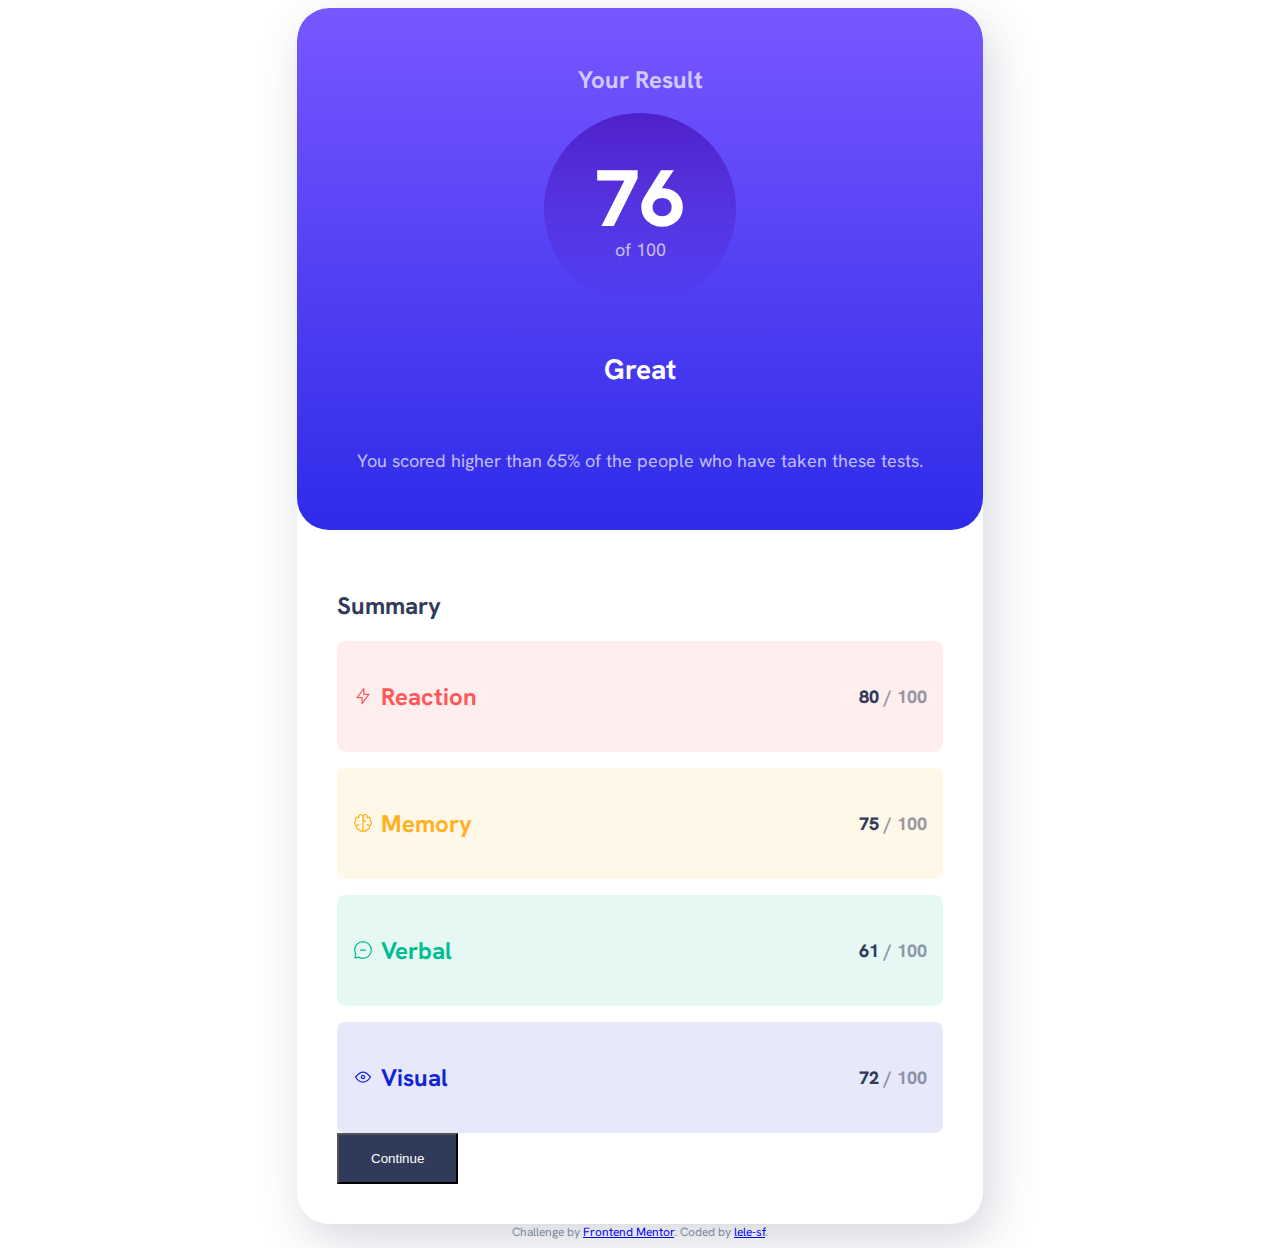
==== results-summary/index.html @ 82321b6e "new file" ====
<!DOCTYPE html>
<html lang="en">
<head>
  <meta charset="UTF-8">
  <meta http-equiv="X-UA-Compatible" content="IE=edge">
  <meta name="viewport" content="width=device-width, initial-scale=1.0">
  <title>FEM Results Summary</title>
  <!-- Include Bootstrap CSS -->
  <link href="https://cdn.jsdelivr.net/npm/bootstrap@5.3.0/dist/css/bootstrap.min.css" rel="stylesheet" integrity="sha384-9ndCyUaIbzAi2FUVXJi0CjmCapSmO7SnpJef0486qhLnuZ2cdeRhO02iuK6FUUVM" crossorigin="anonymous">
  <link rel="stylesheet" href="style.css">
</head>
<body> 
  <main>
    <div class="result-summary container d-grid">
      <div class="results row" data-spacing="large">
        <h1 class="section-title">Your Result</h1>
        <p class="result-score"><span>76</span> of 100</p>
        <div class="grid-flow">
          <p class="result-rank">Great</p>
          <p>You scored higher than 65% of the people who have taken these tests.</p>
        </div>
      </div>
      <div class="summary row" data-spacing="large">
        <h2 class="section-title">Summary</h2>
        <div class="grid-flow">
          <div class="summary-item" data-item-type="accent-1">
            <div class="flex-group">
              <svg class="summary-icon" xmlns="http://www.w3.org/2000/svg" width="20" height="20" fill="none" viewBox="0 0 20 20"><path stroke="#F55" stroke-linecap="round" stroke-linejoin="round" stroke-width="1.25" d="M10.833 8.333V2.5l-6.666 9.167h5V17.5l6.666-9.167h-5Z"/></svg>
              <h3 class="summary-item-title">Reaction</h3>
            </div>
            <p class="summary-score"><span>80</span> / 100</p>
          </div>
          <div class="summary-item" data-item-type="accent-2">
            <div class="flex-group">
              <svg class="summary-icon" xmlns="http://www.w3.org/2000/svg" width="20" height="20" fill="none" viewBox="0 0 20 20"><path stroke="#FFB21E" stroke-linecap="round" stroke-linejoin="round" stroke-width="1.25" d="M5.833 11.667a2.5 2.5 0 1 0 .834 4.858"/><path stroke="#FFB21E" stroke-linecap="round" stroke-linejoin="round" stroke-width="1.25" d="M3.553 13.004a3.333 3.333 0 0 1-.728-5.53m.025-.067a2.083 2.083 0 0 1 2.983-2.824m.199.054A2.083 2.083 0 1 1 10 3.75v12.917a1.667 1.667 0 0 1-3.333 0M10 5.833a2.5 2.5 0 0 0 2.5 2.5m1.667 3.334a2.5 2.5 0 1 1-.834 4.858"/><path stroke="#FFB21E" stroke-linecap="round" stroke-linejoin="round" stroke-width="1.25" d="M16.447 13.004a3.334 3.334 0 0 0 .728-5.53m-.025-.067a2.083 2.083 0 0 0-2.983-2.824M10 3.75a2.085 2.085 0 0 1 2.538-2.033 2.084 2.084 0 0 1 1.43 2.92m-.635 12.03a1.667 1.667 0 0 1-3.333 0"/></svg>
              <h3 class="summary-item-title">Memory</h3>
            </div>
            <p class="summary-score"><span>75</span> / 100</p>
          </div>
          <div class="summary-item" data-item-type="accent-3">
            <div class="flex-group">
              <svg class="summary-icon" xmlns="http://www.w3.org/2000/svg" width="20" height="20" fill="none" viewBox="0 0 20 20"><path stroke="#00BB8F" stroke-linecap="round" stroke-linejoin="round" stroke-width="1.25" d="M7.5 10h5M10 18.333A8.333 8.333 0 1 0 1.667 10c0 1.518.406 2.942 1.115 4.167l-.699 3.75 3.75-.699A8.295 8.295 0 0 0 10 18.333Z"/></svg>
              <h3 class="summary-item-title">Verbal</h3>
            </div>
            <p class="summary-score"><span>61</span> / 100</p>
          </div>
        
        <div class="summary-item" data-item-type="accent-4">
          <div class="flex-group">
            <svg class="summary-icon" xmlns="http://www.w3.org/2000/svg" width="20" height="20" fill="none" viewBox="0 0 20 20"><path stroke="#1125D6" stroke-linecap="round" stroke-linejoin="round" stroke-width="1.25" d="M10 11.667a1.667 1.667 0 1 0 0-3.334 1.667 1.667 0 0 0 0 3.334Z"/><path stroke="#1125D6" stroke-linecap="round" stroke-linejoin="round" stroke-width="1.25" d="M17.5 10c-1.574 2.492-4.402 5-7.5 5s-5.926-2.508-7.5-5C4.416 7.632 6.66 5 10 5s5.584 2.632 7.5 5Z"/></svg>
            <h3 class="summary-item-title">Visual</h3>
          </div>
          <p class="summary-score"><span>72</span> / 100</p>
        </div>
      </div>
      <button class="btn button rounded-pill mt-3">Continue</button>
    </div>
  </div>
</main>
<footer class="attribution">
  Challenge by <a href="https://www.frontendmentor.io?ref=challenge" target="_blank">Frontend Mentor</a>. 
  Coded by <a href="https://github.com/lele-sf">lele-sf</a>.
</footer>   
    <!-- Include Bootstrap JS -->
    <script src="https://cdn.jsdelivr.net/npm/bootstrap@5.3.0/dist/js/bootstrap.bundle.min.js" integrity="sha384-geWF76RCwLtnZ8qwWowPQNguL3RmwHVBC9FhGdlKrxdiJJigb/j/68SIy3Te4Bkz" crossorigin="anonymous"></script>
</body>
</html>
---- results-summary/style.css ----
@font-face {
    font-family: 'HankenGrotesk';
    font-display: swap;
    font-weight: 100 900;
    src: url('assets/fonts/HankenGrotesk-VariableFont_wght.ttf') 
         format('truetype');
}
  
:root {
    --clr-primary-hsl-400: 252, 100%, 67%;
    --clr-primary-hsl-500: 256, 72%, 46%;
    --clr-secondary-hsl-400: 241, 81%, 54%;
    --clr-secondary-hsl-500: 241, 72%, 46%;
  
    --clr-neutral-hsl-100: 0, 0%, 100%;
    --clr-neutral-hsl-200: 221, 100%, 96%;
    --clr-neutral-hsl-300: 241, 100%, 89%;
    --clr-neutral-hsl-700: 224, 30%, 27%;
  
    --clr-neutral-100: hsl(var(--clr-neutral-hsl-100));
    --clr-neutral-200: hsl(var(--clr-neutral-hsl-200));
    --clr-neutral-300: hsl(var(--clr-neutral-hsl-300));
    --clr-neutral-700: hsl(var(--clr-neutral-hsl-700));
  
  
    --clr-primary-400: hsl(var(--clr-primary-hsl-400));
    --clr-primary-500: hsla(var(--clr-primary-hsl-500));
    --clr-secondary-400: hsl(var(--clr-secondary-hsl-400));
  
    --gradient-primary: linear-gradient(
        var(--clr-primary-400), 
        var(--clr-secondary-400));
  
    --gradient-to-transparent: linear-gradient(
        var(--clr-primary-500),
        hsl(var(--clr-secondary-hsl-500), 0));
  
    --clr-accent-1: 0, 100%, 67%;
    --clr-accent-2: 39, 100%, 56%;
    --clr-accent-3: 166, 100%, 37%;
    --clr-accent-4: 234, 85%, 45%;
  
    --font-family-default: 'HankenGrotesk', sans-serif;
  
    --fw-regular: 500;
    --fw-bold: 700;
    --fw-black: 800;
  
    --fs-400: 1.125rem;
    --fs-500: 1.25rem;
    --fs-600: 1.5rem;
    --fs-700: 1.75rem;
    --fs-800: 2rem;
    --fs-900: 5rem;
}
  
body { 
    font-family: var(--font-family-default);
    font-size: var(--fs-400);
    color: var(--clr-neutral-700);
}
  
@media (min-width: 600px) {
    body {
      min-height: 100vh;
      display: grid;
      place-items: center;
    }
}
  
.flex-group {
    display: flex;
    align-items: center;
    gap: .5rem;
    flex-wrap: wrap;
}
  
.grid-flow {
    display: grid;
    align-content: start;
    gap: 1rem;
}
  
.section-title {
    font-weight: var(--fw-bold);
    font-size: var(--fs-600);
}
  
.button {
    color: var(--clr-neutral-100); 
    background: var(--clr-neutral-700);
    padding: 1rem 2rem;
    cursor: pointer;
}
  
.button:hover,
.button:focus-visible {
    background: var(--gradient-primary);
}
  
.result-summary {
    --padding: 2.5rem;
    --border-radius: 2rem;
    max-width: 46rem;
}
  
@media (min-width: 600px) {
    .result-summary {
      margin-inline: 1rem;
      grid-template-columns: 1fr 1fr;
      border-radius: var(--border-radius);
      overflow: hidden;
      box-shadow: .5rem 1rem 3rem 
        hsl(var(--clr-neutral-hsl-700), .2);
    }
}
  
  .results {
    color: hsl(var(--clr-neutral-hsl-100), .7);
    text-align: center;
    padding: 
      var(--padding) calc(var(--padding) * 1.5);
    background: var(--gradient-primary);
    border-radius: 
      0 0 var(--border-radius) var(--border-radius);
  }
  
  @media (min-width: 600px) {
    .results {
      border-radius: var(--border-radius);
    }
  }
  
.result-score {
    display: grid;
    place-content: center;  
    width: 12rem;
    margin-inline: auto;
    background: var(--gradient-to-transparent);
    aspect-ratio: 1 / 1;
    border-radius: 50%;
}
  
.result-score span {
    display: block;
    font-size: var(--fs-900); 
    font-weight: var(--fw-black);
    line-height: 1;
    color: var(--clr-neutral-100); 
}
  
.result-rank {
    color: var(--clr-neutral-100);
    font-size: var(--fs-700);
    font-weight: var(--fw-bold);
}
  
.summary {
    padding: var(--padding);
}
  
.summary-item {
    display: flex;
    justify-content: space-between;
    align-items: center;
    padding: 1rem;
    border-radius: .5rem;
    background-color: hsl(var(--item-color), .1);
}
  
.summary-item svg {
    stroke: hsl(var(--item-color));
}
  
.summary-item-title {
    color: hsl(var(--item-color));
    font-weight: var(--fw-bold);
    font-size: var(--fs-600);
} 
  
.summary-item[data-item-type="accent-1"] {
    --item-color: var(--clr-accent-1);
}
.summary-item[data-item-type="accent-2"] {
    --item-color: var(--clr-accent-2);
}
.summary-item[data-item-type="accent-3"] {
    --item-color: var(--clr-accent-3);
}
.summary-item[data-item-type="accent-4"] {
    --item-color: var(--clr-accent-4);
}
  
.summary-score {
    font-weight: var(--fw-black);
    color: hsl(var(--clr-neutral-hsl-700), .5);
}
  
.summary-score span {
    color: var(--clr-neutral-700);
}

.attribution {
    text-align: center;
    font-size: 12px;
    color: hsl(220, 15%, 55%);
}
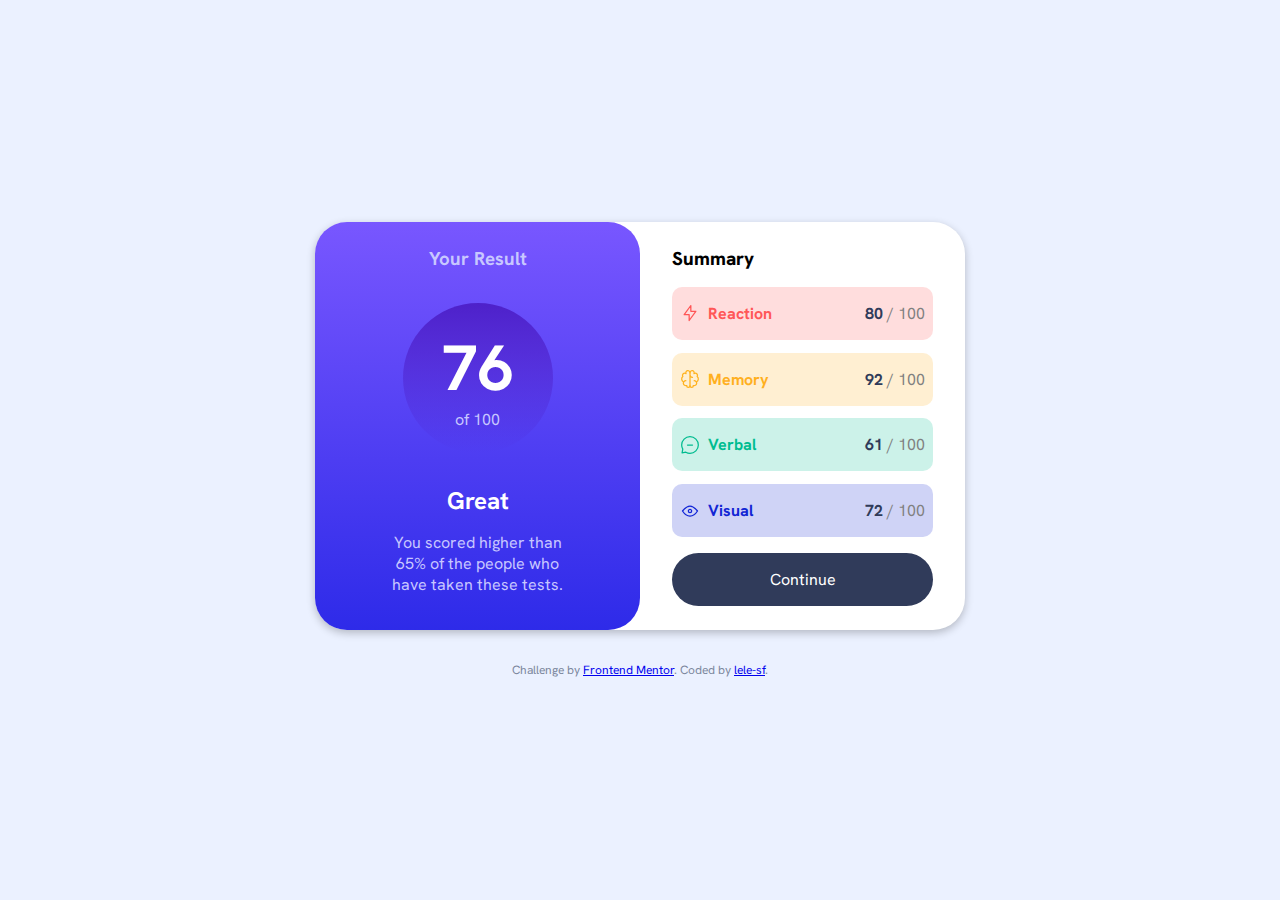
==== commit 072da89e: "update results-summary" ====
--- a/results-summary/index.html
+++ b/results-summary/index.html
@@ -2,66 +2,53 @@
 <html lang="en">
 <head>
   <meta charset="UTF-8">
-  <meta http-equiv="X-UA-Compatible" content="IE=edge">
-  <meta name="viewport" content="width=device-width, initial-scale=1.0">
-  <title>FEM Results Summary</title>
-  <!-- Include Bootstrap CSS -->
-  <link href="https://cdn.jsdelivr.net/npm/bootstrap@5.3.0/dist/css/bootstrap.min.css" rel="stylesheet" integrity="sha384-9ndCyUaIbzAi2FUVXJi0CjmCapSmO7SnpJef0486qhLnuZ2cdeRhO02iuK6FUUVM" crossorigin="anonymous">
+  <meta name="viewport" content="width=device-width, initial-scale=1.0"> <!-- displays site properly based on user's device -->
+
+  <link rel="icon" type="image/png" sizes="32x32" href="./assets/images/favicon-32x32.png">
   <link rel="stylesheet" href="style.css">
+  <title>Frontend Mentor | Results summary component</title>
+
+  
 </head>
-<body> 
-  <main>
-    <div class="result-summary container d-grid">
-      <div class="results row" data-spacing="large">
-        <h1 class="section-title">Your Result</h1>
-        <p class="result-score"><span>76</span> of 100</p>
-        <div class="grid-flow">
-          <p class="result-rank">Great</p>
-          <p>You scored higher than 65% of the people who have taken these tests.</p>
+<body>
+  <div class="card">
+    <div class="card-container">
+      <section class="result">
+        <h3 class="title">Your Result</h3>
+        <div class="score">
+          <h1>76</h1>
+          <p>of 100</p>
         </div>
-      </div>
-      <div class="summary row" data-spacing="large">
-        <h2 class="section-title">Summary</h2>
-        <div class="grid-flow">
-          <div class="summary-item" data-item-type="accent-1">
-            <div class="flex-group">
-              <svg class="summary-icon" xmlns="http://www.w3.org/2000/svg" width="20" height="20" fill="none" viewBox="0 0 20 20"><path stroke="#F55" stroke-linecap="round" stroke-linejoin="round" stroke-width="1.25" d="M10.833 8.333V2.5l-6.666 9.167h5V17.5l6.666-9.167h-5Z"/></svg>
-              <h3 class="summary-item-title">Reaction</h3>
-            </div>
-            <p class="summary-score"><span>80</span> / 100</p>
+        <b>Great</b>
+        <p class="result-info">You scored higher than 65% of the people who have taken these tests.</p>
+      </section>
+      <section class="summary">
+        <h3 class="title">Summary</h3>
+        <div class="summary-rows">
+          <div class="summary-row">
+            <div class="badge"><img src="assets/images/icon-reaction.svg" alt="Reaction icon"><b>Reaction</b></div>
+            <p><b>80</b> / 100</p>
           </div>
-          <div class="summary-item" data-item-type="accent-2">
-            <div class="flex-group">
-              <svg class="summary-icon" xmlns="http://www.w3.org/2000/svg" width="20" height="20" fill="none" viewBox="0 0 20 20"><path stroke="#FFB21E" stroke-linecap="round" stroke-linejoin="round" stroke-width="1.25" d="M5.833 11.667a2.5 2.5 0 1 0 .834 4.858"/><path stroke="#FFB21E" stroke-linecap="round" stroke-linejoin="round" stroke-width="1.25" d="M3.553 13.004a3.333 3.333 0 0 1-.728-5.53m.025-.067a2.083 2.083 0 0 1 2.983-2.824m.199.054A2.083 2.083 0 1 1 10 3.75v12.917a1.667 1.667 0 0 1-3.333 0M10 5.833a2.5 2.5 0 0 0 2.5 2.5m1.667 3.334a2.5 2.5 0 1 1-.834 4.858"/><path stroke="#FFB21E" stroke-linecap="round" stroke-linejoin="round" stroke-width="1.25" d="M16.447 13.004a3.334 3.334 0 0 0 .728-5.53m-.025-.067a2.083 2.083 0 0 0-2.983-2.824M10 3.75a2.085 2.085 0 0 1 2.538-2.033 2.084 2.084 0 0 1 1.43 2.92m-.635 12.03a1.667 1.667 0 0 1-3.333 0"/></svg>
-              <h3 class="summary-item-title">Memory</h3>
-            </div>
-            <p class="summary-score"><span>75</span> / 100</p>
+          <div class="summary-row">
+            <div class="badge"><img src="assets/images/icon-memory.svg" alt="Memory icon"><b>Memory</b></div>
+            <p><b>92</b> / 100</p>
           </div>
-          <div class="summary-item" data-item-type="accent-3">
-            <div class="flex-group">
-              <svg class="summary-icon" xmlns="http://www.w3.org/2000/svg" width="20" height="20" fill="none" viewBox="0 0 20 20"><path stroke="#00BB8F" stroke-linecap="round" stroke-linejoin="round" stroke-width="1.25" d="M7.5 10h5M10 18.333A8.333 8.333 0 1 0 1.667 10c0 1.518.406 2.942 1.115 4.167l-.699 3.75 3.75-.699A8.295 8.295 0 0 0 10 18.333Z"/></svg>
-              <h3 class="summary-item-title">Verbal</h3>
-            </div>
-            <p class="summary-score"><span>61</span> / 100</p>
+          <div class="summary-row">
+            <div class="badge"><img src="assets/images/icon-verbal.svg" alt="Verbal icon"><b>Verbal</b></div>
+            <p><b>61</b> / 100</p>
           </div>
-        
-        <div class="summary-item" data-item-type="accent-4">
-          <div class="flex-group">
-            <svg class="summary-icon" xmlns="http://www.w3.org/2000/svg" width="20" height="20" fill="none" viewBox="0 0 20 20"><path stroke="#1125D6" stroke-linecap="round" stroke-linejoin="round" stroke-width="1.25" d="M10 11.667a1.667 1.667 0 1 0 0-3.334 1.667 1.667 0 0 0 0 3.334Z"/><path stroke="#1125D6" stroke-linecap="round" stroke-linejoin="round" stroke-width="1.25" d="M17.5 10c-1.574 2.492-4.402 5-7.5 5s-5.926-2.508-7.5-5C4.416 7.632 6.66 5 10 5s5.584 2.632 7.5 5Z"/></svg>
-            <h3 class="summary-item-title">Visual</h3>
+          <div class="summary-row">
+            <div class="badge"><img src="assets/images/icon-visual.svg" alt="Visual icon"><b>Visual</b></div>
+            <p><b>72</b> / 100</p>
           </div>
-          <p class="summary-score"><span>72</span> / 100</p>
         </div>
-      </div>
-      <button class="btn button rounded-pill mt-3">Continue</button>
+        <button class="btn">Continue</button>
+      </section>
     </div>
   </div>
-</main>
-<footer class="attribution">
-  Challenge by <a href="https://www.frontendmentor.io?ref=challenge" target="_blank">Frontend Mentor</a>. 
-  Coded by <a href="https://github.com/lele-sf">lele-sf</a>.
-</footer>   
-    <!-- Include Bootstrap JS -->
-    <script src="https://cdn.jsdelivr.net/npm/bootstrap@5.3.0/dist/js/bootstrap.bundle.min.js" integrity="sha384-geWF76RCwLtnZ8qwWowPQNguL3RmwHVBC9FhGdlKrxdiJJigb/j/68SIy3Te4Bkz" crossorigin="anonymous"></script>
+  <footer class="attribution">
+    Challenge by <a href="https://www.frontendmentor.io?ref=challenge" target="_blank">Frontend Mentor</a>. 
+    Coded by <a href="https://github.com/lele-sf">lele-sf</a>.
+  </footer>   
 </body>
 </html>--- a/results-summary/style.css
+++ b/results-summary/style.css
@@ -3,205 +3,206 @@
     font-display: swap;
     font-weight: 100 900;
     src: url('assets/fonts/HankenGrotesk-VariableFont_wght.ttf') 
-         format('truetype');
-}
+    format('truetype');
+}
+
+:root {
+    --Light-red: hsla(0, 100%, 67%);
+    --Orangey-yellow: hsl(39, 100%, 56%);
+    --Green-teal: hsl(166, 100%, 37%);
+    --Cobalt-blue: hsl(234, 85%, 45%);
   
-:root {
-    --clr-primary-hsl-400: 252, 100%, 67%;
-    --clr-primary-hsl-500: 256, 72%, 46%;
-    --clr-secondary-hsl-400: 241, 81%, 54%;
-    --clr-secondary-hsl-500: 241, 72%, 46%;
+    --Light-slate-blue-background: hsl(252, 100%, 67%);
+    --Light-royal-blue-background: hsl(241, 81%, 54%);
+    --Violet-blue-circle: hsla(256, 72%, 46%, 1);
+    --Persian-blue-circle: hsla(241, 72%, 46%, 0);
   
-    --clr-neutral-hsl-100: 0, 0%, 100%;
-    --clr-neutral-hsl-200: 221, 100%, 96%;
-    --clr-neutral-hsl-300: 241, 100%, 89%;
-    --clr-neutral-hsl-700: 224, 30%, 27%;
-  
-    --clr-neutral-100: hsl(var(--clr-neutral-hsl-100));
-    --clr-neutral-200: hsl(var(--clr-neutral-hsl-200));
-    --clr-neutral-300: hsl(var(--clr-neutral-hsl-300));
-    --clr-neutral-700: hsl(var(--clr-neutral-hsl-700));
-  
-  
-    --clr-primary-400: hsl(var(--clr-primary-hsl-400));
-    --clr-primary-500: hsla(var(--clr-primary-hsl-500));
-    --clr-secondary-400: hsl(var(--clr-secondary-hsl-400));
-  
-    --gradient-primary: linear-gradient(
-        var(--clr-primary-400), 
-        var(--clr-secondary-400));
-  
-    --gradient-to-transparent: linear-gradient(
-        var(--clr-primary-500),
-        hsl(var(--clr-secondary-hsl-500), 0));
-  
-    --clr-accent-1: 0, 100%, 67%;
-    --clr-accent-2: 39, 100%, 56%;
-    --clr-accent-3: 166, 100%, 37%;
-    --clr-accent-4: 234, 85%, 45%;
-  
-    --font-family-default: 'HankenGrotesk', sans-serif;
-  
-    --fw-regular: 500;
-    --fw-bold: 700;
-    --fw-black: 800;
-  
-    --fs-400: 1.125rem;
-    --fs-500: 1.25rem;
-    --fs-600: 1.5rem;
-    --fs-700: 1.75rem;
-    --fs-800: 2rem;
-    --fs-900: 5rem;
-}
-  
-body { 
-    font-family: var(--font-family-default);
-    font-size: var(--fs-400);
-    color: var(--clr-neutral-700);
-}
-  
-@media (min-width: 600px) {
-    body {
-      min-height: 100vh;
-      display: grid;
-      place-items: center;
-    }
-}
-  
-.flex-group {
-    display: flex;
-    align-items: center;
-    gap: .5rem;
-    flex-wrap: wrap;
-}
-  
-.grid-flow {
-    display: grid;
-    align-content: start;
+    --White: hsl(0, 0%, 100%);
+    --Pale-blue: hsl(221, 100%, 96%);
+    --Light-lavender: hsl(241, 100%, 89%);
+    --Dark-gray-blue: hsl(224, 30%, 27%);
+  }
+* {
+    padding: 0;
+    margin: 0;
+    box-sizing: border-box;
+    font-family: 'HankenGrotesk', sans-serif;
+}
+body {
+    min-height: 100vh;
+    display: flex;
+    flex-direction: column;
+    align-items: center;
+    justify-content: center;
+    background-color: var(--Pale-blue);
+}
+.card {
+    box-shadow: rgba(0, 0, 0, 0.24) 0px 3px 8px;
+    border-radius: 2rem;
+    width: 650px;
+    background-color: var(--White);
+}
+.card-container {
+    display: flex;
+    justify-content: space-between;
+}
+.result {
+    width: 50%;
+    padding: 1.5rem 2rem;
+    border-radius: 2rem;
+    background: linear-gradient(
+    to bottom,
+    var(--Light-slate-blue-background),
+    var(--Light-royal-blue-background)
+);
+    text-align: center;
+    display: flex;
+    flex-direction: column;
+    align-items: center;
     gap: 1rem;
 }
-  
-.section-title {
-    font-weight: var(--fw-bold);
-    font-size: var(--fs-600);
-}
-  
-.button {
-    color: var(--clr-neutral-100); 
-    background: var(--clr-neutral-700);
-    padding: 1rem 2rem;
+.result .title {
+    color: var(--Light-lavender);
+    margin-bottom: 1rem;
+}
+.result .score {
+    width: 150px;
+    height: 150px;
+    border-radius: 50%;
+    background: linear-gradient(
+    to bottom,
+    var(--Violet-blue-circle),
+    var(--Persian-blue-circle)
+);
+    display: flex;
+    flex-direction: column;
+    align-items: center;
+    justify-content: center;
+}
+.score h1 {
+    color: white;
+    font-size: 4rem;
+}
+.score p {
+    color: var(--Light-lavender);
+}
+.result b {
+    color: white;
+    font-size: 1.5rem;
+    margin-top: 1rem;
+}
+.result .result-info {
+    color: var(--Light-lavender);
+    width: 200px;
+}
+.summary {
+    width: 50%;
+    padding: 1.5rem 2rem;
+    display: flex;
+    flex-direction: column;
+    gap: 1rem;
+}
+.summary .title {
+    color: black;
+    font-weight: 800;
+}
+.summary-rows {
+    display: flex;
+    flex-direction: column;
+    gap: 0.8rem;
+}
+.summary-row {
+    border-radius: 10px;
+    display: flex;
+    align-items: center;
+    justify-content: space-between;
+    padding: 1rem 0.5rem;
+}
+.summary-row:nth-child(1) {
+    background-color: hsla(0, 100%, 67%, 0.2);
+}
+.summary-row:nth-child(1) .badge b {
+    color: var(--Light-red);
+}
+.summary-row:nth-child(2) {
+    background-color: hsla(39, 100%, 56%, 0.2);
+}
+.summary-row:nth-child(2) .badge b {
+    color: var(--Orangey-yellow);
+}
+.summary-row:nth-child(3) {
+    background-color: hsla(166, 100%, 37%, 0.2);
+}
+.summary-row:nth-child(3) .badge b {
+    color: var(--Green-teal);
+}
+.summary-row:nth-child(4) {
+    background-color: hsla(234, 85%, 45%, 0.2);
+}
+.summary-row:nth-child(4) .badge b {
+    color: var(--Cobalt-blue);  
+}
+.badge {
+    display: flex;
+    align-items: center;
+    gap: 0.5rem;
+}
+.summary-row p {
+    color: gray;
+}
+.summary-row p b {
+    color: var(--Dark-gray-blue);
+}
+
+.btn {
+    margin-top: auto;
+    padding: 1rem;
+    border: none;
+    border-radius: 2rem;
+    background: var(--Dark-gray-blue);
     cursor: pointer;
-}
-  
-.button:hover,
-.button:focus-visible {
-    background: var(--gradient-primary);
-}
-  
-.result-summary {
-    --padding: 2.5rem;
-    --border-radius: 2rem;
-    max-width: 46rem;
-}
-  
-@media (min-width: 600px) {
-    .result-summary {
-      margin-inline: 1rem;
-      grid-template-columns: 1fr 1fr;
-      border-radius: var(--border-radius);
-      overflow: hidden;
-      box-shadow: .5rem 1rem 3rem 
-        hsl(var(--clr-neutral-hsl-700), .2);
-    }
-}
-  
-  .results {
-    color: hsl(var(--clr-neutral-hsl-100), .7);
-    text-align: center;
-    padding: 
-      var(--padding) calc(var(--padding) * 1.5);
-    background: var(--gradient-primary);
-    border-radius: 
-      0 0 var(--border-radius) var(--border-radius);
+    font-size: 1rem;
+    color: white;
+}
+.btn:hover {
+    background: linear-gradient(
+    to bottom,
+    var(--Light-slate-blue-background),
+    var(--Light-royal-blue-background)
+);
+}
+@media screen and (max-width: 650px) {
+body {
+    align-items: flex-start;
+    background-color: white;
+    flex-direction: column;
+}
+.card {
+    box-shadow: none;
+    width: 100%;
+    border-radius: 0;
+}
+.card-container {
+    flex-direction: column;
+}
+.result {
+    border-radius: 0 0 1rem 1rem;
+    width: 100%;
+}
+.result .result-info {
+    width: 250px;
+}
+.summary {
+    width: 100%;
+}
+.attribution {
+    align-self: center;
+    margin-bottom: 1rem;
   }
-  
-  @media (min-width: 600px) {
-    .results {
-      border-radius: var(--border-radius);
-    }
-  }
-  
-.result-score {
-    display: grid;
-    place-content: center;  
-    width: 12rem;
-    margin-inline: auto;
-    background: var(--gradient-to-transparent);
-    aspect-ratio: 1 / 1;
-    border-radius: 50%;
-}
-  
-.result-score span {
-    display: block;
-    font-size: var(--fs-900); 
-    font-weight: var(--fw-black);
-    line-height: 1;
-    color: var(--clr-neutral-100); 
-}
-  
-.result-rank {
-    color: var(--clr-neutral-100);
-    font-size: var(--fs-700);
-    font-weight: var(--fw-bold);
-}
-  
-.summary {
-    padding: var(--padding);
-}
-  
-.summary-item {
-    display: flex;
-    justify-content: space-between;
-    align-items: center;
-    padding: 1rem;
-    border-radius: .5rem;
-    background-color: hsl(var(--item-color), .1);
-}
-  
-.summary-item svg {
-    stroke: hsl(var(--item-color));
-}
-  
-.summary-item-title {
-    color: hsl(var(--item-color));
-    font-weight: var(--fw-bold);
-    font-size: var(--fs-600);
-} 
-  
-.summary-item[data-item-type="accent-1"] {
-    --item-color: var(--clr-accent-1);
-}
-.summary-item[data-item-type="accent-2"] {
-    --item-color: var(--clr-accent-2);
-}
-.summary-item[data-item-type="accent-3"] {
-    --item-color: var(--clr-accent-3);
-}
-.summary-item[data-item-type="accent-4"] {
-    --item-color: var(--clr-accent-4);
-}
-  
-.summary-score {
-    font-weight: var(--fw-black);
-    color: hsl(var(--clr-neutral-hsl-700), .5);
-}
-  
-.summary-score span {
-    color: var(--clr-neutral-700);
-}
-
+}
 .attribution {
     text-align: center;
     font-size: 12px;
     color: hsl(220, 15%, 55%);
+    margin-top: 2rem;
 }